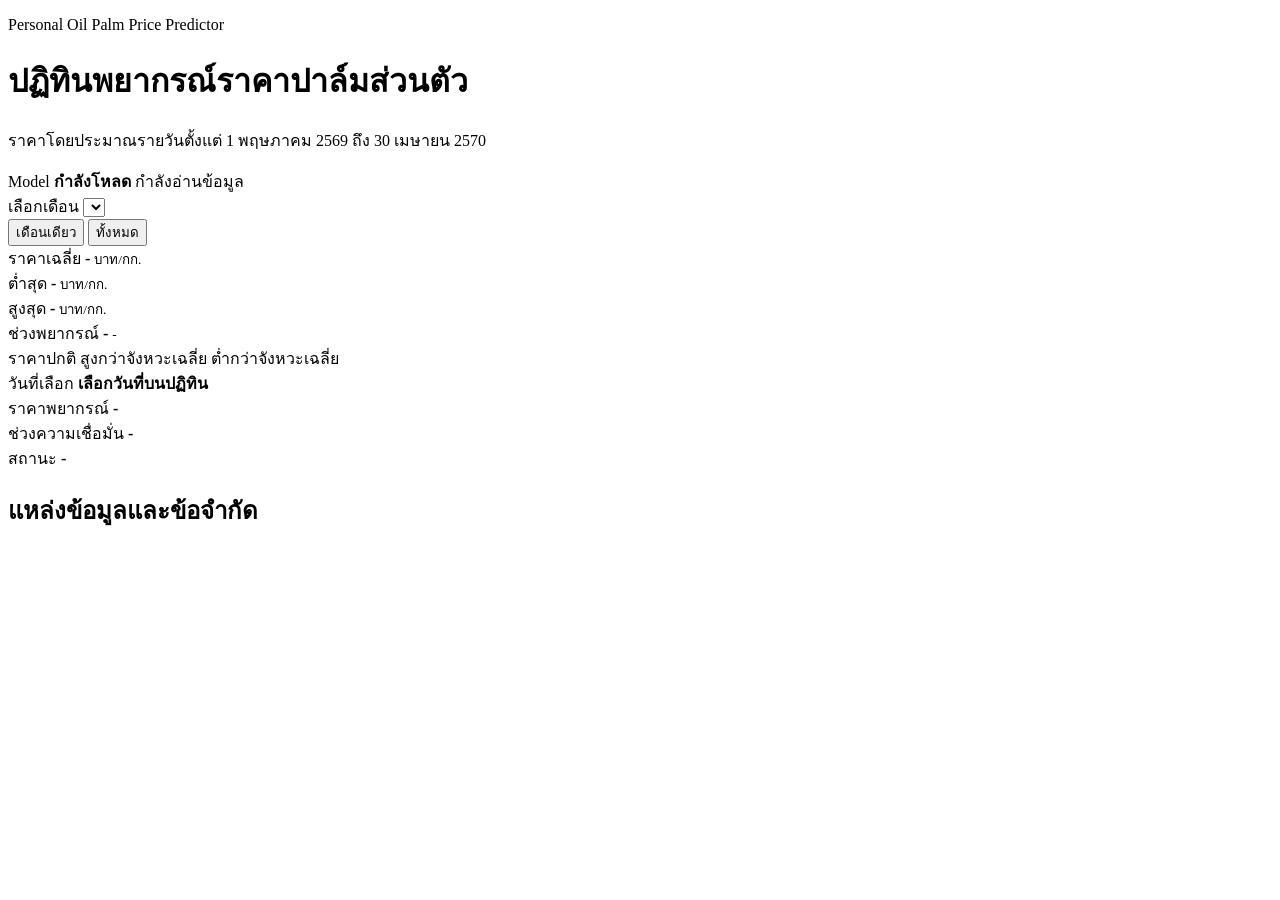
==== personal.html @ 1f87e135 "Add files via upload" ====
<!doctype html>
<html lang="th">
  <head>
    <meta charset="utf-8" />
    <meta name="viewport" content="width=device-width, initial-scale=1" />
    <title>Personal Oil Palm Price Calendar</title>
    <link rel="stylesheet" href="assets/styles.css" />
  </head>
  <body>
    <header class="app-header">
      <div class="brand-block">
        <p class="eyebrow">Personal Oil Palm Price Predictor</p>
        <h1>ปฏิทินพยากรณ์ราคาปาล์มส่วนตัว</h1>
        <p class="subhead">
          ราคาโดยประมาณรายวันตั้งแต่ 1 พฤษภาคม 2569 ถึง 30 เมษายน 2570
        </p>
      </div>
      <div class="model-card" aria-live="polite">
        <span class="model-label">Model</span>
        <strong id="modelName">กำลังโหลด</strong>
        <span id="modelMetric">กำลังอ่านข้อมูล</span>
      </div>
    </header>

    <main class="shell">
      <section class="toolbar" aria-label="ตัวกรองเดือน">
        <div>
          <label for="monthSelect">เลือกเดือน</label>
          <select id="monthSelect"></select>
        </div>
        <div class="view-toggle" role="group" aria-label="รูปแบบการแสดงผล">
          <button class="toggle-button active" type="button" data-view="single">เดือนเดียว</button>
          <button class="toggle-button" type="button" data-view="all">ทั้งหมด</button>
        </div>
      </section>

      <section class="summary-grid" aria-label="สรุปเดือนที่เลือก">
        <article class="stat-panel">
          <span>ราคาเฉลี่ย</span>
          <strong id="avgPrice">-</strong>
          <small>บาท/กก.</small>
        </article>
        <article class="stat-panel">
          <span>ต่ำสุด</span>
          <strong id="minPrice">-</strong>
          <small>บาท/กก.</small>
        </article>
        <article class="stat-panel">
          <span>สูงสุด</span>
          <strong id="maxPrice">-</strong>
          <small>บาท/กก.</small>
        </article>
        <article class="stat-panel">
          <span>ช่วงพยากรณ์</span>
          <strong id="forecastRange">-</strong>
          <small id="trainingRange">-</small>
        </article>
      </section>

      <section class="legend" aria-label="คำอธิบายสี">
        <span><i class="dot stable"></i>ราคาปกติ</span>
        <span><i class="dot high"></i>สูงกว่าจังหวะเฉลี่ย</span>
        <span><i class="dot low"></i>ต่ำกว่าจังหวะเฉลี่ย</span>
      </section>

      <section id="dayInsight" class="day-insight" aria-live="polite">
        <div>
          <span class="insight-label">วันที่เลือก</span>
          <strong id="insightDate">เลือกวันที่บนปฏิทิน</strong>
        </div>
        <div>
          <span class="insight-label">ราคาพยากรณ์</span>
          <strong id="insightPrice">-</strong>
        </div>
        <div>
          <span class="insight-label">ช่วงความเชื่อมั่น</span>
          <strong id="insightRange">-</strong>
        </div>
        <div>
          <span class="insight-label">สถานะ</span>
          <strong id="insightSignal">-</strong>
        </div>
      </section>

      <section id="calendarMount" class="calendar-mount" aria-live="polite"></section>

      <section class="source-panel">
        <h2>แหล่งข้อมูลและข้อจำกัด</h2>
        <p id="sourceText"></p>
        <div id="sourceLinks" class="source-links"></div>
      </section>
    </main>

    <script src="assets/data/predictions_personal_2569_2570.js"></script>
    <script src="assets/app.js"></script>
  </body>
</html>
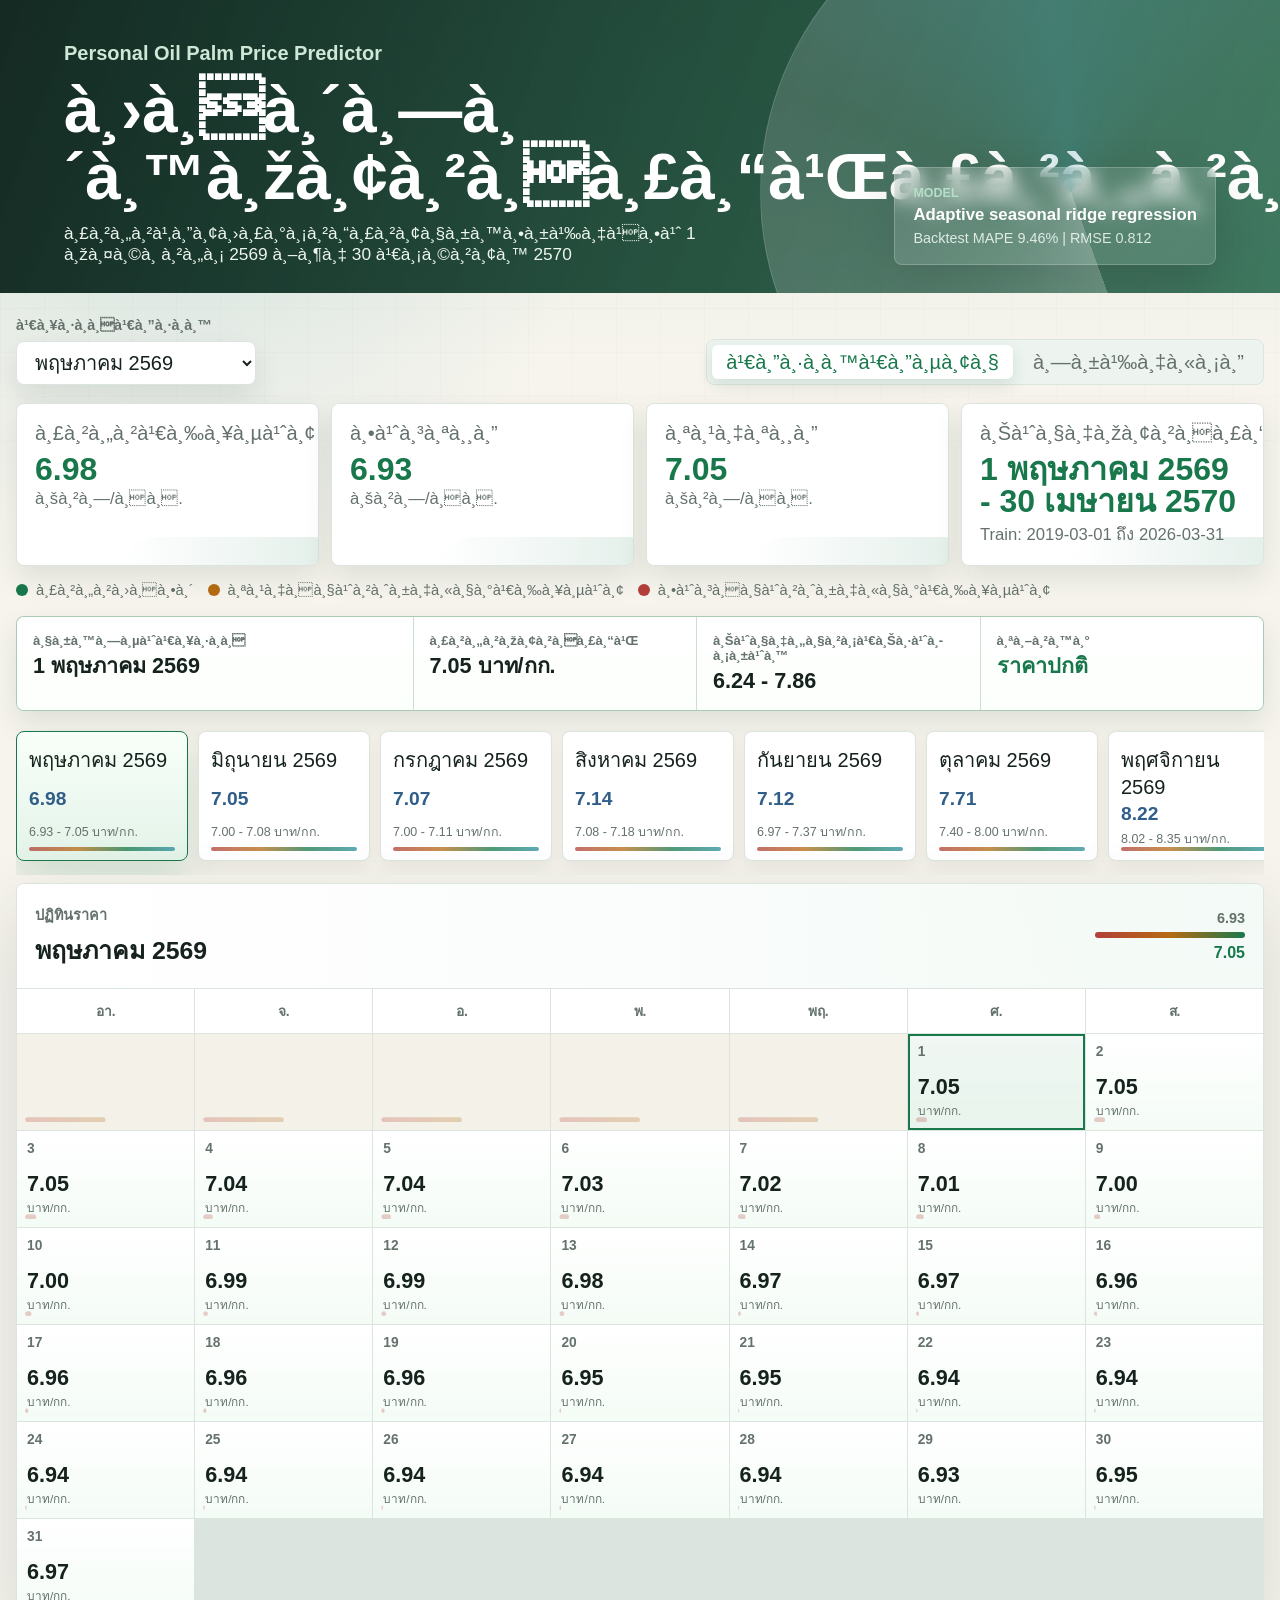
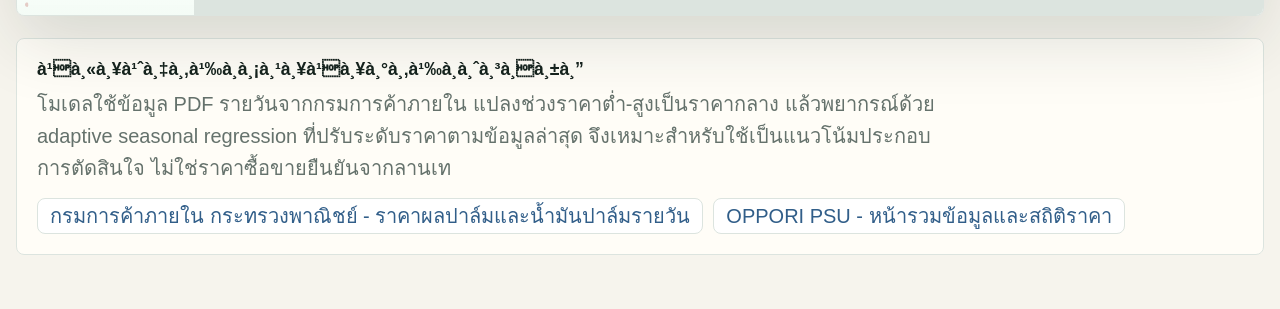
==== commit 02ccfae8: "Add files via upload" ====
--- a/personal.html
+++ b/personal.html
@@ -1,83 +1,83 @@
-<!doctype html>
+﻿<!doctype html>
 <html lang="th">
   <head>
     <meta charset="utf-8" />
     <meta name="viewport" content="width=device-width, initial-scale=1" />
     <title>Personal Oil Palm Price Calendar</title>
-    <link rel="stylesheet" href="assets/styles.css" />
+    <link rel="stylesheet" href="styles.css" />
   </head>
   <body>
     <header class="app-header">
       <div class="brand-block">
         <p class="eyebrow">Personal Oil Palm Price Predictor</p>
-        <h1>ปฏิทินพยากรณ์ราคาปาล์มส่วนตัว</h1>
+        <h1>à¸›à¸à¸´à¸—à¸´à¸™à¸žà¸¢à¸²à¸à¸£à¸“à¹Œà¸£à¸²à¸„à¸²à¸›à¸²à¸¥à¹Œà¸¡à¸ªà¹ˆà¸§à¸™à¸•à¸±à¸§</h1>
         <p class="subhead">
-          ราคาโดยประมาณรายวันตั้งแต่ 1 พฤษภาคม 2569 ถึง 30 เมษายน 2570
+          à¸£à¸²à¸„à¸²à¹‚à¸”à¸¢à¸›à¸£à¸°à¸¡à¸²à¸“à¸£à¸²à¸¢à¸§à¸±à¸™à¸•à¸±à¹‰à¸‡à¹à¸•à¹ˆ 1 à¸žà¸¤à¸©à¸ à¸²à¸„à¸¡ 2569 à¸–à¸¶à¸‡ 30 à¹€à¸¡à¸©à¸²à¸¢à¸™ 2570
         </p>
       </div>
       <div class="model-card" aria-live="polite">
         <span class="model-label">Model</span>
-        <strong id="modelName">กำลังโหลด</strong>
-        <span id="modelMetric">กำลังอ่านข้อมูล</span>
+        <strong id="modelName">à¸à¸³à¸¥à¸±à¸‡à¹‚à¸«à¸¥à¸”</strong>
+        <span id="modelMetric">à¸à¸³à¸¥à¸±à¸‡à¸­à¹ˆà¸²à¸™à¸‚à¹‰à¸­à¸¡à¸¹à¸¥</span>
       </div>
     </header>
 
     <main class="shell">
-      <section class="toolbar" aria-label="ตัวกรองเดือน">
+      <section class="toolbar" aria-label="à¸•à¸±à¸§à¸à¸£à¸­à¸‡à¹€à¸”à¸·à¸­à¸™">
         <div>
-          <label for="monthSelect">เลือกเดือน</label>
+          <label for="monthSelect">à¹€à¸¥à¸·à¸­à¸à¹€à¸”à¸·à¸­à¸™</label>
           <select id="monthSelect"></select>
         </div>
-        <div class="view-toggle" role="group" aria-label="รูปแบบการแสดงผล">
-          <button class="toggle-button active" type="button" data-view="single">เดือนเดียว</button>
-          <button class="toggle-button" type="button" data-view="all">ทั้งหมด</button>
+        <div class="view-toggle" role="group" aria-label="à¸£à¸¹à¸›à¹à¸šà¸šà¸à¸²à¸£à¹à¸ªà¸”à¸‡à¸œà¸¥">
+          <button class="toggle-button active" type="button" data-view="single">à¹€à¸”à¸·à¸­à¸™à¹€à¸”à¸µà¸¢à¸§</button>
+          <button class="toggle-button" type="button" data-view="all">à¸—à¸±à¹‰à¸‡à¸«à¸¡à¸”</button>
         </div>
       </section>
 
-      <section class="summary-grid" aria-label="สรุปเดือนที่เลือก">
+      <section class="summary-grid" aria-label="à¸ªà¸£à¸¸à¸›à¹€à¸”à¸·à¸­à¸™à¸—à¸µà¹ˆà¹€à¸¥à¸·à¸­à¸">
         <article class="stat-panel">
-          <span>ราคาเฉลี่ย</span>
+          <span>à¸£à¸²à¸„à¸²à¹€à¸‰à¸¥à¸µà¹ˆà¸¢</span>
           <strong id="avgPrice">-</strong>
-          <small>บาท/กก.</small>
+          <small>à¸šà¸²à¸—/à¸à¸.</small>
         </article>
         <article class="stat-panel">
-          <span>ต่ำสุด</span>
+          <span>à¸•à¹ˆà¸³à¸ªà¸¸à¸”</span>
           <strong id="minPrice">-</strong>
-          <small>บาท/กก.</small>
+          <small>à¸šà¸²à¸—/à¸à¸.</small>
         </article>
         <article class="stat-panel">
-          <span>สูงสุด</span>
+          <span>à¸ªà¸¹à¸‡à¸ªà¸¸à¸”</span>
           <strong id="maxPrice">-</strong>
-          <small>บาท/กก.</small>
+          <small>à¸šà¸²à¸—/à¸à¸.</small>
         </article>
         <article class="stat-panel">
-          <span>ช่วงพยากรณ์</span>
+          <span>à¸Šà¹ˆà¸§à¸‡à¸žà¸¢à¸²à¸à¸£à¸“à¹Œ</span>
           <strong id="forecastRange">-</strong>
           <small id="trainingRange">-</small>
         </article>
       </section>
 
-      <section class="legend" aria-label="คำอธิบายสี">
-        <span><i class="dot stable"></i>ราคาปกติ</span>
-        <span><i class="dot high"></i>สูงกว่าจังหวะเฉลี่ย</span>
-        <span><i class="dot low"></i>ต่ำกว่าจังหวะเฉลี่ย</span>
+      <section class="legend" aria-label="à¸„à¸³à¸­à¸˜à¸´à¸šà¸²à¸¢à¸ªà¸µ">
+        <span><i class="dot stable"></i>à¸£à¸²à¸„à¸²à¸›à¸à¸•à¸´</span>
+        <span><i class="dot high"></i>à¸ªà¸¹à¸‡à¸à¸§à¹ˆà¸²à¸ˆà¸±à¸‡à¸«à¸§à¸°à¹€à¸‰à¸¥à¸µà¹ˆà¸¢</span>
+        <span><i class="dot low"></i>à¸•à¹ˆà¸³à¸à¸§à¹ˆà¸²à¸ˆà¸±à¸‡à¸«à¸§à¸°à¹€à¸‰à¸¥à¸µà¹ˆà¸¢</span>
       </section>
 
       <section id="dayInsight" class="day-insight" aria-live="polite">
         <div>
-          <span class="insight-label">วันที่เลือก</span>
-          <strong id="insightDate">เลือกวันที่บนปฏิทิน</strong>
+          <span class="insight-label">à¸§à¸±à¸™à¸—à¸µà¹ˆà¹€à¸¥à¸·à¸­à¸</span>
+          <strong id="insightDate">à¹€à¸¥à¸·à¸­à¸à¸§à¸±à¸™à¸—à¸µà¹ˆà¸šà¸™à¸›à¸à¸´à¸—à¸´à¸™</strong>
         </div>
         <div>
-          <span class="insight-label">ราคาพยากรณ์</span>
+          <span class="insight-label">à¸£à¸²à¸„à¸²à¸žà¸¢à¸²à¸à¸£à¸“à¹Œ</span>
           <strong id="insightPrice">-</strong>
         </div>
         <div>
-          <span class="insight-label">ช่วงความเชื่อมั่น</span>
+          <span class="insight-label">à¸Šà¹ˆà¸§à¸‡à¸„à¸§à¸²à¸¡à¹€à¸Šà¸·à¹ˆà¸­à¸¡à¸±à¹ˆà¸™</span>
           <strong id="insightRange">-</strong>
         </div>
         <div>
-          <span class="insight-label">สถานะ</span>
+          <span class="insight-label">à¸ªà¸–à¸²à¸™à¸°</span>
           <strong id="insightSignal">-</strong>
         </div>
       </section>
@@ -85,13 +85,14 @@
       <section id="calendarMount" class="calendar-mount" aria-live="polite"></section>
 
       <section class="source-panel">
-        <h2>แหล่งข้อมูลและข้อจำกัด</h2>
+        <h2>à¹à¸«à¸¥à¹ˆà¸‡à¸‚à¹‰à¸­à¸¡à¸¹à¸¥à¹à¸¥à¸°à¸‚à¹‰à¸­à¸ˆà¸³à¸à¸±à¸”</h2>
         <p id="sourceText"></p>
         <div id="sourceLinks" class="source-links"></div>
       </section>
     </main>
 
-    <script src="assets/data/predictions_personal_2569_2570.js"></script>
-    <script src="assets/app.js"></script>
+    <script src="predictions_personal_2569_2570.js"></script>
+    <script src="app.js"></script>
   </body>
 </html>
+
--- a/styles.css
+++ b/styles.css
@@ -0,0 +1,766 @@
+@import url("https://fonts.googleapis.com/css2?family=Sarabun:wght@300;400;500;600;700;800&display=swap");
+
+:root {
+  --ink: #15221d;
+  --muted: #65726c;
+  --paper: #f6f4ed;
+  --panel: #ffffff;
+  --line: #dce4df;
+  --green: #19784b;
+  --green-soft: #e3f3e8;
+  --amber: #b56b13;
+  --amber-soft: #fff0cf;
+  --red: #b3403a;
+  --red-soft: #ffe2dc;
+  --blue: #315e89;
+  --cyan: #2a8f9d;
+  --shadow: 0 24px 70px rgba(25, 39, 33, 0.14);
+  --soft-shadow: 0 12px 28px rgba(24, 48, 35, 0.1);
+  --ease: cubic-bezier(0.2, 0.8, 0.2, 1);
+  --font-main: "TH Sarabun New", "TH SarabunPSK", "Sarabun", "Angsana New", "Leelawadee UI", sans-serif;
+}
+
+* {
+  box-sizing: border-box;
+}
+
+html,
+body,
+button,
+input,
+select,
+textarea {
+  font-family: var(--font-main) !important;
+}
+
+body * {
+  font-family: inherit;
+}
+
+body {
+  margin: 0;
+  background:
+    radial-gradient(circle at 14% 8%, rgba(42, 143, 157, 0.14), transparent 26rem),
+    linear-gradient(180deg, rgba(25, 120, 75, 0.09), transparent 360px),
+    var(--paper);
+  color: var(--ink);
+  font-size: 20px;
+}
+
+body::before {
+  position: fixed;
+  inset: 0;
+  z-index: -1;
+  background-image:
+    linear-gradient(rgba(21, 34, 29, 0.035) 1px, transparent 1px),
+    linear-gradient(90deg, rgba(21, 34, 29, 0.035) 1px, transparent 1px);
+  background-size: 44px 44px;
+  content: "";
+  mask-image: linear-gradient(180deg, #000 0, transparent 70%);
+}
+
+button,
+select {
+  font: inherit;
+}
+
+.app-header {
+  position: relative;
+  display: grid;
+  grid-template-columns: minmax(0, 1fr) auto;
+  gap: 24px;
+  align-items: end;
+  min-height: 260px;
+  padding: 42px clamp(18px, 5vw, 70px) 28px;
+  background:
+    linear-gradient(110deg, rgba(12, 34, 27, 0.96), rgba(21, 92, 63, 0.86)),
+    repeating-linear-gradient(135deg, rgba(255, 255, 255, 0.08) 0 2px, transparent 2px 22px);
+  color: #fff;
+  overflow: hidden;
+}
+
+.app-header::after {
+  position: absolute;
+  right: -8vw;
+  bottom: -210px;
+  width: min(620px, 70vw);
+  height: min(620px, 70vw);
+  border: 1px solid rgba(255, 255, 255, 0.14);
+  border-radius: 50%;
+  background:
+    linear-gradient(135deg, rgba(255, 255, 255, 0.18), transparent),
+    conic-gradient(from 160deg, rgba(255, 255, 255, 0.22), transparent 36%, rgba(42, 143, 157, 0.25), transparent 72%);
+  content: "";
+  pointer-events: none;
+}
+
+.brand-block {
+  max-width: 860px;
+}
+
+.eyebrow {
+  margin: 0 0 12px;
+  color: #cfe7d7;
+  font-weight: 700;
+  letter-spacing: 0;
+}
+
+h1,
+h2,
+p {
+  margin-top: 0;
+}
+
+h1 {
+  margin-bottom: 12px;
+  font-size: clamp(2rem, 5vw, 4.6rem);
+  line-height: 1.05;
+  letter-spacing: 0;
+}
+
+.subhead {
+  max-width: 700px;
+  margin-bottom: 0;
+  color: #edf7ef;
+  font-size: 1.08rem;
+}
+
+.model-card {
+  position: relative;
+  display: grid;
+  gap: 5px;
+  min-width: 260px;
+  padding: 18px;
+  border: 1px solid rgba(255, 255, 255, 0.2);
+  border-radius: 8px;
+  background: rgba(255, 255, 255, 0.12);
+  backdrop-filter: blur(10px);
+  box-shadow: 0 20px 50px rgba(0, 0, 0, 0.18);
+  animation: riseIn 700ms var(--ease) both;
+}
+
+.model-card strong {
+  font-size: 1.05rem;
+}
+
+.model-card span:last-child {
+  color: #d9e8df;
+  font-size: 0.9rem;
+}
+
+.model-label {
+  color: #a8dac0;
+  font-size: 0.78rem;
+  font-weight: 800;
+  text-transform: uppercase;
+}
+
+.shell {
+  width: min(1360px, calc(100% - 32px));
+  margin: 0 auto;
+  padding: 24px 0 54px;
+}
+
+.toolbar {
+  display: flex;
+  flex-wrap: wrap;
+  gap: 16px;
+  align-items: end;
+  justify-content: space-between;
+  margin-bottom: 18px;
+  animation: riseIn 520ms var(--ease) both;
+}
+
+label {
+  display: block;
+  margin-bottom: 8px;
+  color: var(--muted);
+  font-size: 0.9rem;
+  font-weight: 700;
+}
+
+select {
+  min-width: 240px;
+  height: 44px;
+  padding: 0 14px;
+  border: 1px solid var(--line);
+  border-radius: 8px;
+  background: var(--panel);
+  color: var(--ink);
+  box-shadow: var(--soft-shadow);
+  transition:
+    border-color 180ms var(--ease),
+    box-shadow 180ms var(--ease),
+    transform 180ms var(--ease);
+}
+
+select:focus {
+  border-color: var(--green);
+  box-shadow: 0 0 0 4px rgba(25, 120, 75, 0.14);
+  outline: 0;
+}
+
+.view-toggle {
+  display: flex;
+  gap: 6px;
+  padding: 5px;
+  border: 1px solid var(--line);
+  border-radius: 8px;
+  background: #edf4ef;
+}
+
+.toggle-button {
+  min-height: 34px;
+  padding: 0 14px;
+  border: 0;
+  border-radius: 6px;
+  background: transparent;
+  color: var(--muted);
+  cursor: pointer;
+  transition:
+    background 180ms var(--ease),
+    color 180ms var(--ease),
+    transform 180ms var(--ease);
+}
+
+.toggle-button:hover {
+  transform: translateY(-1px);
+}
+
+.toggle-button.active {
+  background: var(--panel);
+  color: var(--green);
+  box-shadow: 0 6px 16px rgba(35, 66, 48, 0.12);
+}
+
+.summary-grid {
+  display: grid;
+  grid-template-columns: repeat(4, minmax(0, 1fr));
+  gap: 12px;
+  margin-bottom: 16px;
+}
+
+.stat-panel {
+  position: relative;
+  padding: 18px;
+  border: 1px solid var(--line);
+  border-radius: 8px;
+  background: var(--panel);
+  box-shadow: var(--soft-shadow);
+  overflow: hidden;
+  animation: riseIn 600ms var(--ease) both;
+}
+
+.stat-panel::after {
+  position: absolute;
+  inset: auto -10% -42px 35%;
+  height: 70px;
+  border-radius: 999px;
+  background: linear-gradient(90deg, transparent, rgba(25, 120, 75, 0.13));
+  content: "";
+}
+
+.stat-panel span,
+.stat-panel small {
+  display: block;
+  color: var(--muted);
+}
+
+.stat-panel strong {
+  display: block;
+  margin: 8px 0 4px;
+  color: var(--green);
+  font-size: clamp(1.35rem, 3vw, 2rem);
+  line-height: 1;
+}
+
+.legend {
+  display: flex;
+  flex-wrap: wrap;
+  gap: 14px;
+  align-items: center;
+  margin: 10px 0 18px;
+  color: var(--muted);
+  font-size: 0.92rem;
+}
+
+.legend span {
+  display: inline-flex;
+  gap: 8px;
+  align-items: center;
+}
+
+.day-insight {
+  display: grid;
+  grid-template-columns: 1.4fr repeat(3, minmax(0, 1fr));
+  gap: 1px;
+  margin: 0 0 18px;
+  border: 1px solid rgba(25, 120, 75, 0.2);
+  border-radius: 8px;
+  background: rgba(25, 120, 75, 0.18);
+  box-shadow: var(--soft-shadow);
+  overflow: hidden;
+  animation: riseIn 700ms var(--ease) both;
+}
+
+.day-insight > div {
+  min-width: 0;
+  padding: 16px;
+  background:
+    linear-gradient(180deg, rgba(255, 255, 255, 0.96), rgba(251, 255, 251, 0.92)),
+    var(--panel);
+}
+
+.insight-label {
+  display: block;
+  margin-bottom: 6px;
+  color: var(--muted);
+  font-size: 0.82rem;
+  font-weight: 800;
+}
+
+.day-insight strong {
+  display: block;
+  color: var(--ink);
+  font-size: clamp(1rem, 2vw, 1.35rem);
+  line-height: 1.15;
+  overflow-wrap: anywhere;
+}
+
+.signal-text.high {
+  color: var(--amber);
+}
+
+.signal-text.low {
+  color: var(--red);
+}
+
+.signal-text.stable {
+  color: var(--green);
+}
+
+.dot {
+  width: 12px;
+  height: 12px;
+  border-radius: 50%;
+}
+
+.dot.stable {
+  background: var(--green);
+}
+
+.dot.high {
+  background: var(--amber);
+}
+
+.dot.low {
+  background: var(--red);
+}
+
+.month-rail {
+  display: grid;
+  grid-auto-columns: minmax(172px, 1fr);
+  grid-auto-flow: column;
+  gap: 10px;
+  overflow-x: auto;
+  padding: 2px 2px 14px;
+  scroll-snap-type: x proximity;
+  scrollbar-color: rgba(25, 120, 75, 0.45) transparent;
+}
+
+.month-chip {
+  position: relative;
+  display: grid;
+  gap: 4px;
+  min-height: 88px;
+  padding: 12px;
+  border: 1px solid var(--line);
+  border-radius: 8px;
+  background: var(--panel);
+  color: var(--ink);
+  text-align: left;
+  cursor: pointer;
+  scroll-snap-align: start;
+  box-shadow: 0 6px 18px rgba(25, 39, 33, 0.07);
+  transition:
+    transform 220ms var(--ease),
+    box-shadow 220ms var(--ease),
+    border-color 220ms var(--ease),
+    background 220ms var(--ease);
+  overflow: hidden;
+}
+
+.month-chip::after {
+  position: absolute;
+  inset: auto 12px 9px;
+  height: 4px;
+  border-radius: 999px;
+  background: linear-gradient(90deg, var(--red), var(--amber), var(--green), var(--cyan));
+  content: "";
+  opacity: 0.75;
+}
+
+.month-chip:hover {
+  border-color: rgba(25, 120, 75, 0.42);
+  box-shadow: 0 12px 26px rgba(25, 39, 33, 0.12);
+}
+
+.month-chip strong {
+  color: var(--blue);
+  font-size: 1.2rem;
+}
+
+.month-chip small {
+  color: var(--muted);
+  font-size: 0.78rem;
+}
+
+.month-chip.active {
+  border-color: var(--green);
+  background:
+    linear-gradient(180deg, #f8fff9, var(--green-soft));
+  box-shadow: 0 18px 38px rgba(25, 120, 75, 0.16);
+}
+
+.single-calendar,
+.all-calendars {
+  margin-top: 8px;
+  animation: slideFade 420ms var(--ease) both;
+}
+
+.all-calendars {
+  display: grid;
+  grid-template-columns: repeat(2, minmax(0, 1fr));
+  gap: 18px;
+}
+
+.month-calendar {
+  position: relative;
+  border: 1px solid var(--line);
+  border-radius: 8px;
+  background: var(--panel);
+  box-shadow: var(--shadow);
+  overflow: hidden;
+  transform-origin: top center;
+  animation: riseIn 520ms var(--ease) both;
+}
+
+.month-header {
+  display: flex;
+  gap: 20px;
+  align-items: center;
+  justify-content: space-between;
+  padding: 18px;
+  border-bottom: 1px solid var(--line);
+  background:
+    linear-gradient(90deg, rgba(255, 255, 255, 0.98), rgba(244, 250, 246, 0.92)),
+    radial-gradient(circle at 85% 0%, rgba(42, 143, 157, 0.12), transparent 40%);
+}
+
+.month-header span {
+  color: var(--muted);
+  font-size: 0.9rem;
+  font-weight: 700;
+}
+
+.month-header h2 {
+  margin: 5px 0 0;
+  font-size: 1.55rem;
+}
+
+.month-range {
+  display: grid;
+  min-width: 150px;
+  color: var(--muted);
+  font-size: 0.9rem;
+  text-align: right;
+}
+
+.month-range i {
+  display: block;
+  height: 6px;
+  margin: 6px 0;
+  border-radius: 999px;
+  background: linear-gradient(90deg, var(--red), var(--amber), var(--green));
+}
+
+.month-range strong {
+  color: var(--green);
+  font-size: 1rem;
+}
+
+.calendar-grid {
+  display: grid;
+  grid-template-columns: repeat(7, minmax(0, 1fr));
+  gap: 1px;
+  background: var(--line);
+}
+
+.weekday,
+.day-cell {
+  min-width: 0;
+  background: var(--panel);
+}
+
+.weekday {
+  padding: 11px 6px;
+  color: var(--muted);
+  font-size: 0.86rem;
+  font-weight: 800;
+  text-align: center;
+}
+
+.day-cell {
+  position: relative;
+  display: grid;
+  grid-template-rows: auto 1fr auto;
+  gap: 4px;
+  min-height: 96px;
+  padding: 10px;
+  border: 0;
+  color: var(--ink);
+  text-align: left;
+  isolation: isolate;
+  opacity: 0;
+  animation: cellFade 260ms var(--ease) forwards;
+  animation-delay: var(--stagger, 0ms);
+  transition:
+    box-shadow 190ms var(--ease),
+    outline-color 190ms var(--ease),
+    background 190ms var(--ease);
+  overflow: hidden;
+}
+
+.day-cell::before {
+  position: absolute;
+  inset: auto 8px 8px;
+  z-index: -1;
+  height: 5px;
+  border-radius: 999px;
+  background: linear-gradient(90deg, var(--red), var(--amber), var(--green));
+  content: "";
+  opacity: 0.26;
+  clip-path: inset(0 calc(100% - var(--heat, 50%)) 0 0 round 999px);
+}
+
+.day-cell:not(.blank) {
+  cursor: pointer;
+}
+
+.day-cell:not(.blank):hover {
+  z-index: 2;
+  box-shadow: inset 0 0 0 999px rgba(49, 94, 137, 0.045);
+  outline: 2px solid rgba(49, 94, 137, 0.45);
+  outline-offset: -2px;
+}
+
+.day-cell.selected {
+  z-index: 3;
+  outline: 2px solid var(--green);
+  outline-offset: -2px;
+  box-shadow: inset 0 0 0 999px rgba(25, 120, 75, 0.06);
+}
+
+.day-cell.blank {
+  background: #f4f1e9;
+  animation: none;
+  opacity: 1;
+  transform: none;
+}
+
+.day-number {
+  color: var(--muted);
+  font-size: 0.86rem;
+  font-weight: 800;
+}
+
+.day-cell strong {
+  align-self: end;
+  font-size: clamp(1rem, 2vw, 1.35rem);
+  line-height: 1;
+  overflow-wrap: anywhere;
+}
+
+.day-cell small {
+  color: var(--muted);
+  font-size: 0.74rem;
+}
+
+.day-cell.stable {
+  background:
+    linear-gradient(180deg, rgba(255, 255, 255, 0.94), rgba(244, 252, 246, 0.96)),
+    #fbfffb;
+}
+
+.day-cell.high {
+  background:
+    linear-gradient(180deg, rgba(255, 252, 241, 0.96), rgba(255, 240, 207, 0.92)),
+    var(--amber-soft);
+}
+
+.day-cell.high strong {
+  color: var(--amber);
+}
+
+.day-cell.low {
+  background:
+    linear-gradient(180deg, rgba(255, 248, 246, 0.96), rgba(255, 226, 220, 0.92)),
+    var(--red-soft);
+}
+
+.day-cell.low strong {
+  color: var(--red);
+}
+
+.source-panel {
+  margin-top: 22px;
+  padding: 20px;
+  border: 1px solid var(--line);
+  border-radius: 8px;
+  background: #fffdf7;
+}
+
+.source-panel h2 {
+  margin-bottom: 8px;
+  font-size: 1.1rem;
+}
+
+.source-panel p {
+  max-width: 920px;
+  margin-bottom: 14px;
+  color: var(--muted);
+}
+
+.source-links {
+  display: flex;
+  flex-wrap: wrap;
+  gap: 10px;
+}
+
+.source-links a {
+  display: inline-flex;
+  min-height: 36px;
+  align-items: center;
+  padding: 0 12px;
+  border: 1px solid var(--line);
+  border-radius: 8px;
+  background: var(--panel);
+  color: var(--blue);
+  text-decoration: none;
+  transition:
+    transform 180ms var(--ease),
+    border-color 180ms var(--ease),
+    box-shadow 180ms var(--ease);
+}
+
+.source-links a:hover {
+  border-color: rgba(49, 94, 137, 0.45);
+  box-shadow: var(--soft-shadow);
+  transform: translateY(-2px);
+}
+
+.error-box {
+  padding: 16px;
+  border: 1px solid var(--red);
+  border-radius: 8px;
+  background: var(--red-soft);
+  color: var(--red);
+}
+
+.calendar-mount {
+  transition: opacity 180ms var(--ease);
+}
+
+.calendar-mount.is-switching {
+  opacity: 0.32;
+}
+
+@keyframes riseIn {
+  from {
+    opacity: 0;
+    transform: translateY(18px);
+  }
+  to {
+    opacity: 1;
+    transform: translateY(0);
+  }
+}
+
+@keyframes slideFade {
+  from {
+    opacity: 0;
+    transform: translateY(12px);
+  }
+  to {
+    opacity: 1;
+    transform: translateY(0);
+  }
+}
+
+@keyframes cellFade {
+  to {
+    opacity: 1;
+    transform: none;
+  }
+}
+
+@media (prefers-reduced-motion: reduce) {
+  *,
+  *::before,
+  *::after {
+    animation-duration: 1ms !important;
+    animation-iteration-count: 1 !important;
+    scroll-behavior: auto !important;
+    transition-duration: 1ms !important;
+  }
+}
+
+@media (max-width: 980px) {
+  .app-header {
+    grid-template-columns: 1fr;
+  }
+
+  .summary-grid,
+  .all-calendars,
+  .day-insight {
+    grid-template-columns: repeat(2, minmax(0, 1fr));
+  }
+}
+
+@media (max-width: 640px) {
+  .app-header {
+    min-height: 0;
+    padding-top: 30px;
+  }
+
+  .toolbar {
+    align-items: stretch;
+  }
+
+  .toolbar > div,
+  select,
+  .view-toggle {
+    width: 100%;
+  }
+
+  .summary-grid,
+  .all-calendars,
+  .day-insight {
+    grid-template-columns: 1fr;
+  }
+
+  .month-header {
+    align-items: flex-start;
+    flex-direction: column;
+  }
+
+  .month-range {
+    width: 100%;
+    text-align: left;
+  }
+
+  .day-cell {
+    min-height: 82px;
+    padding: 8px;
+  }
+}
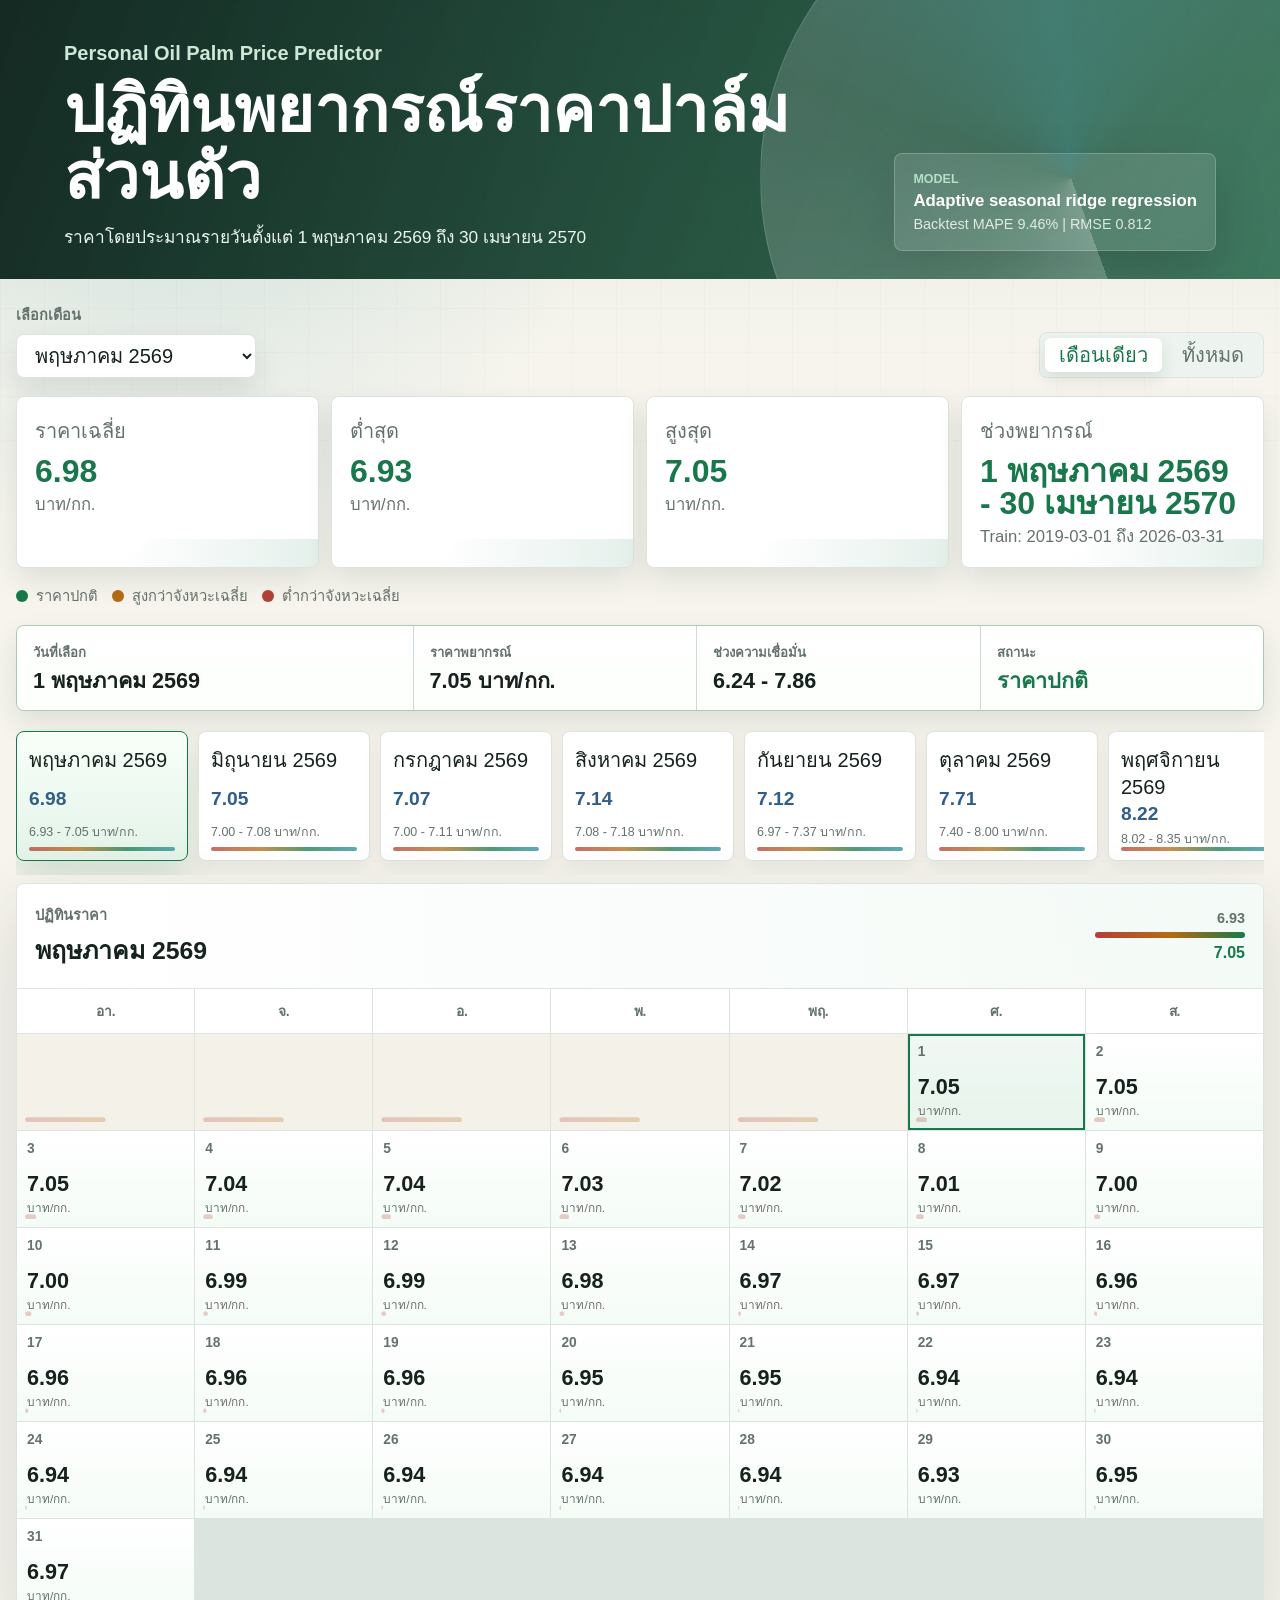
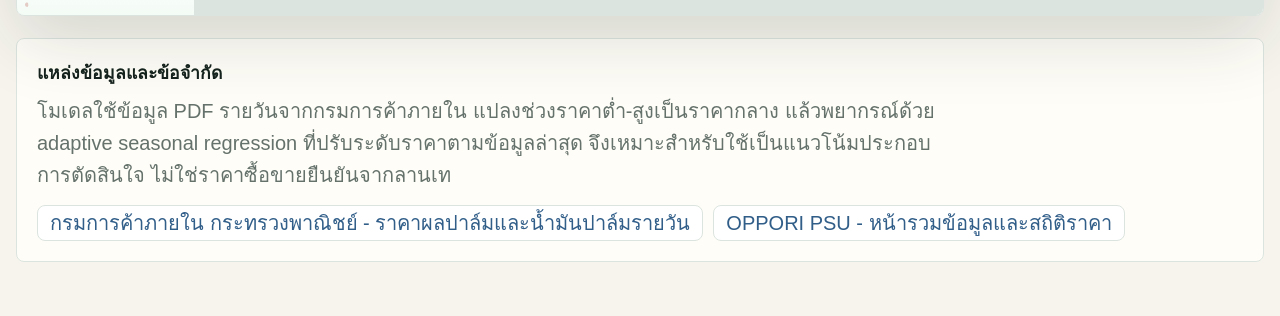
==== commit fbf80eb1: "Add files via upload" ====
--- a/personal.html
+++ b/personal.html
@@ -1,4 +1,4 @@
-﻿<!doctype html>
+<!doctype html>
 <html lang="th">
   <head>
     <meta charset="utf-8" />
@@ -10,74 +10,74 @@
     <header class="app-header">
       <div class="brand-block">
         <p class="eyebrow">Personal Oil Palm Price Predictor</p>
-        <h1>à¸›à¸à¸´à¸—à¸´à¸™à¸žà¸¢à¸²à¸à¸£à¸“à¹Œà¸£à¸²à¸„à¸²à¸›à¸²à¸¥à¹Œà¸¡à¸ªà¹ˆà¸§à¸™à¸•à¸±à¸§</h1>
+        <h1>ปฏิทินพยากรณ์ราคาปาล์มส่วนตัว</h1>
         <p class="subhead">
-          à¸£à¸²à¸„à¸²à¹‚à¸”à¸¢à¸›à¸£à¸°à¸¡à¸²à¸“à¸£à¸²à¸¢à¸§à¸±à¸™à¸•à¸±à¹‰à¸‡à¹à¸•à¹ˆ 1 à¸žà¸¤à¸©à¸ à¸²à¸„à¸¡ 2569 à¸–à¸¶à¸‡ 30 à¹€à¸¡à¸©à¸²à¸¢à¸™ 2570
+          ราคาโดยประมาณรายวันตั้งแต่ 1 พฤษภาคม 2569 ถึง 30 เมษายน 2570
         </p>
       </div>
       <div class="model-card" aria-live="polite">
         <span class="model-label">Model</span>
-        <strong id="modelName">à¸à¸³à¸¥à¸±à¸‡à¹‚à¸«à¸¥à¸”</strong>
-        <span id="modelMetric">à¸à¸³à¸¥à¸±à¸‡à¸­à¹ˆà¸²à¸™à¸‚à¹‰à¸­à¸¡à¸¹à¸¥</span>
+        <strong id="modelName">กำลังโหลด</strong>
+        <span id="modelMetric">กำลังอ่านข้อมูล</span>
       </div>
     </header>
 
     <main class="shell">
-      <section class="toolbar" aria-label="à¸•à¸±à¸§à¸à¸£à¸­à¸‡à¹€à¸”à¸·à¸­à¸™">
+      <section class="toolbar" aria-label="ตัวกรองเดือน">
         <div>
-          <label for="monthSelect">à¹€à¸¥à¸·à¸­à¸à¹€à¸”à¸·à¸­à¸™</label>
+          <label for="monthSelect">เลือกเดือน</label>
           <select id="monthSelect"></select>
         </div>
-        <div class="view-toggle" role="group" aria-label="à¸£à¸¹à¸›à¹à¸šà¸šà¸à¸²à¸£à¹à¸ªà¸”à¸‡à¸œà¸¥">
-          <button class="toggle-button active" type="button" data-view="single">à¹€à¸”à¸·à¸­à¸™à¹€à¸”à¸µà¸¢à¸§</button>
-          <button class="toggle-button" type="button" data-view="all">à¸—à¸±à¹‰à¸‡à¸«à¸¡à¸”</button>
+        <div class="view-toggle" role="group" aria-label="รูปแบบการแสดงผล">
+          <button class="toggle-button active" type="button" data-view="single">เดือนเดียว</button>
+          <button class="toggle-button" type="button" data-view="all">ทั้งหมด</button>
         </div>
       </section>
 
-      <section class="summary-grid" aria-label="à¸ªà¸£à¸¸à¸›à¹€à¸”à¸·à¸­à¸™à¸—à¸µà¹ˆà¹€à¸¥à¸·à¸­à¸">
+      <section class="summary-grid" aria-label="สรุปเดือนที่เลือก">
         <article class="stat-panel">
-          <span>à¸£à¸²à¸„à¸²à¹€à¸‰à¸¥à¸µà¹ˆà¸¢</span>
+          <span>ราคาเฉลี่ย</span>
           <strong id="avgPrice">-</strong>
-          <small>à¸šà¸²à¸—/à¸à¸.</small>
+          <small>บาท/กก.</small>
         </article>
         <article class="stat-panel">
-          <span>à¸•à¹ˆà¸³à¸ªà¸¸à¸”</span>
+          <span>ต่ำสุด</span>
           <strong id="minPrice">-</strong>
-          <small>à¸šà¸²à¸—/à¸à¸.</small>
+          <small>บาท/กก.</small>
         </article>
         <article class="stat-panel">
-          <span>à¸ªà¸¹à¸‡à¸ªà¸¸à¸”</span>
+          <span>สูงสุด</span>
           <strong id="maxPrice">-</strong>
-          <small>à¸šà¸²à¸—/à¸à¸.</small>
+          <small>บาท/กก.</small>
         </article>
         <article class="stat-panel">
-          <span>à¸Šà¹ˆà¸§à¸‡à¸žà¸¢à¸²à¸à¸£à¸“à¹Œ</span>
+          <span>ช่วงพยากรณ์</span>
           <strong id="forecastRange">-</strong>
           <small id="trainingRange">-</small>
         </article>
       </section>
 
-      <section class="legend" aria-label="à¸„à¸³à¸­à¸˜à¸´à¸šà¸²à¸¢à¸ªà¸µ">
-        <span><i class="dot stable"></i>à¸£à¸²à¸„à¸²à¸›à¸à¸•à¸´</span>
-        <span><i class="dot high"></i>à¸ªà¸¹à¸‡à¸à¸§à¹ˆà¸²à¸ˆà¸±à¸‡à¸«à¸§à¸°à¹€à¸‰à¸¥à¸µà¹ˆà¸¢</span>
-        <span><i class="dot low"></i>à¸•à¹ˆà¸³à¸à¸§à¹ˆà¸²à¸ˆà¸±à¸‡à¸«à¸§à¸°à¹€à¸‰à¸¥à¸µà¹ˆà¸¢</span>
+      <section class="legend" aria-label="คำอธิบายสี">
+        <span><i class="dot stable"></i>ราคาปกติ</span>
+        <span><i class="dot high"></i>สูงกว่าจังหวะเฉลี่ย</span>
+        <span><i class="dot low"></i>ต่ำกว่าจังหวะเฉลี่ย</span>
       </section>
 
       <section id="dayInsight" class="day-insight" aria-live="polite">
         <div>
-          <span class="insight-label">à¸§à¸±à¸™à¸—à¸µà¹ˆà¹€à¸¥à¸·à¸­à¸</span>
-          <strong id="insightDate">à¹€à¸¥à¸·à¸­à¸à¸§à¸±à¸™à¸—à¸µà¹ˆà¸šà¸™à¸›à¸à¸´à¸—à¸´à¸™</strong>
+          <span class="insight-label">วันที่เลือก</span>
+          <strong id="insightDate">เลือกวันที่บนปฏิทิน</strong>
         </div>
         <div>
-          <span class="insight-label">à¸£à¸²à¸„à¸²à¸žà¸¢à¸²à¸à¸£à¸“à¹Œ</span>
+          <span class="insight-label">ราคาพยากรณ์</span>
           <strong id="insightPrice">-</strong>
         </div>
         <div>
-          <span class="insight-label">à¸Šà¹ˆà¸§à¸‡à¸„à¸§à¸²à¸¡à¹€à¸Šà¸·à¹ˆà¸­à¸¡à¸±à¹ˆà¸™</span>
+          <span class="insight-label">ช่วงความเชื่อมั่น</span>
           <strong id="insightRange">-</strong>
         </div>
         <div>
-          <span class="insight-label">à¸ªà¸–à¸²à¸™à¸°</span>
+          <span class="insight-label">สถานะ</span>
           <strong id="insightSignal">-</strong>
         </div>
       </section>
@@ -85,7 +85,7 @@
       <section id="calendarMount" class="calendar-mount" aria-live="polite"></section>
 
       <section class="source-panel">
-        <h2>à¹à¸«à¸¥à¹ˆà¸‡à¸‚à¹‰à¸­à¸¡à¸¹à¸¥à¹à¸¥à¸°à¸‚à¹‰à¸­à¸ˆà¸³à¸à¸±à¸”</h2>
+        <h2>แหล่งข้อมูลและข้อจำกัด</h2>
         <p id="sourceText"></p>
         <div id="sourceLinks" class="source-links"></div>
       </section>
@@ -95,4 +95,3 @@
     <script src="app.js"></script>
   </body>
 </html>
-
